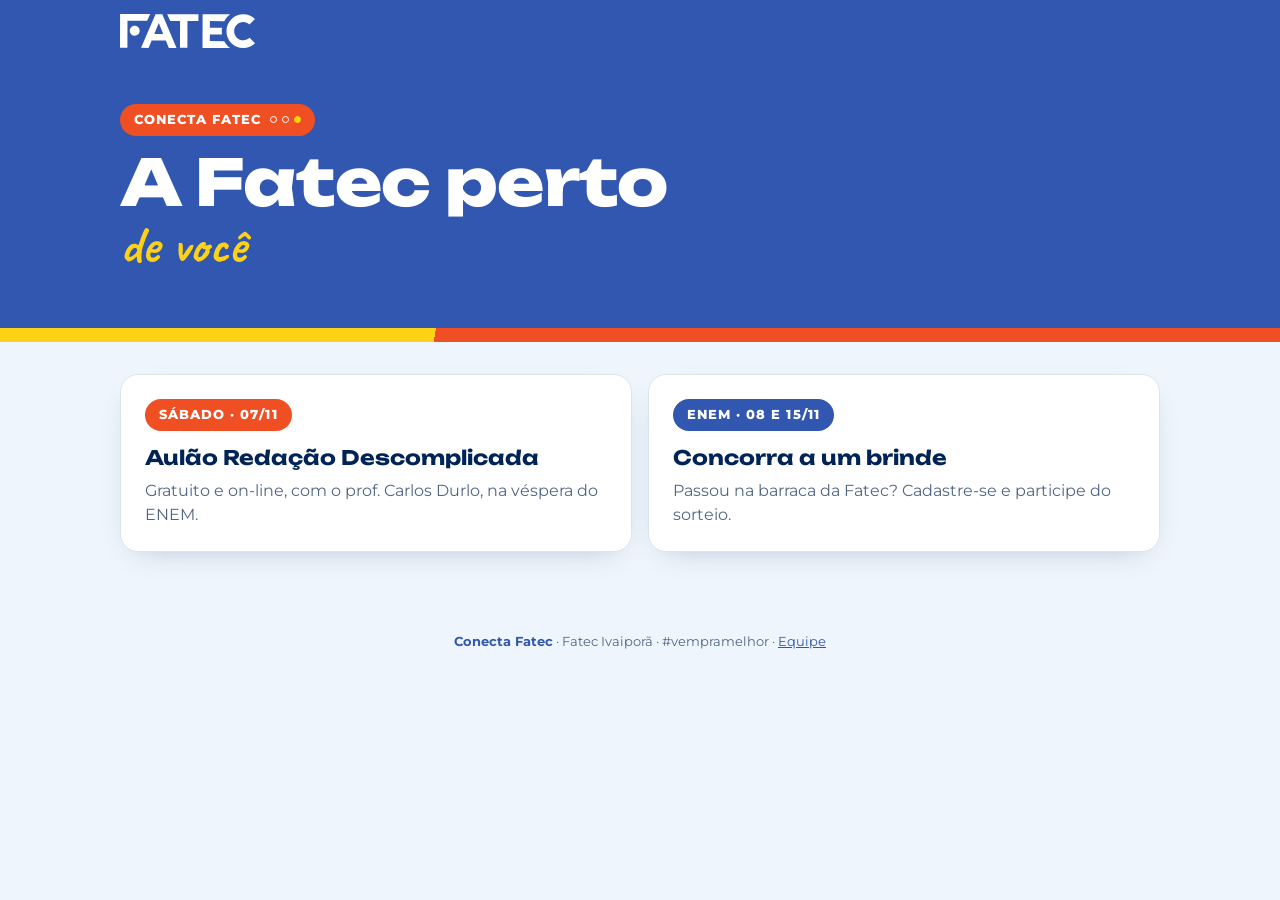
==== index.html @ 77420d6d "Conecta Fatec: inscrição do Aulão de Redação e sorteio ENEM Site estático (HTML/JS) com Firebase pró" ====
<!doctype html>
<html lang="pt-BR">
<head>
  <meta charset="utf-8">
  <meta name="viewport" content="width=device-width, initial-scale=1">
  <title>Conecta Fatec · Fatec Ivaiporã</title>
  <meta name="theme-color" content="#3157B0">
  <link rel="icon" href="/kv/fatec-logo.svg">
  <link rel="preconnect" href="https://fonts.googleapis.com">
  <link rel="preconnect" href="https://fonts.gstatic.com" crossorigin>
  <link href="https://fonts.googleapis.com/css2?family=Caveat:wght@700&family=Montserrat:wght@500;600;700;800&family=Unbounded:wght@700;800&display=swap" rel="stylesheet">
  <link rel="stylesheet" href="/css/app.css">
  <style>
    .opcoes { display: grid; gap: 16px; grid-template-columns: repeat(auto-fit, minmax(260px, 1fr)); }
    .opcao { text-decoration: none; color: inherit; display: grid; gap: 6px; transition: transform .15s; }
    .opcao:hover { transform: translateY(-3px); }
    .opcao .selo { margin-bottom: 6px; }
    .opcao h2 { margin: 0; }
    .opcao p { margin: 0; color: var(--tinta-2); }
  </style>
</head>
<body>
  <section class="hero">
    <div class="topo" style="padding-bottom:0">
      <img class="fatec" src="/kv/fatec-logo.svg" alt="Fatec Ivaiporã" style="filter:brightness(0) invert(1)">
    </div>
    <div class="hero-in">
      <div>
        <span class="selo">Conecta Fatec <span class="pontos"><i></i><i></i><i></i></span></span>
        <h1>A Fatec perto <span class="script">de você</span></h1>
      </div>
    </div>
  </section>
  <main class="wrap">
    <div class="opcoes">
      <a class="card opcao" href="/aulao/">
        <span class="selo">Sábado · 07/11</span>
        <h2>Aulão Redação Descomplicada</h2>
        <p>Gratuito e on-line, com o prof. Carlos Durlo, na véspera do ENEM.</p>
      </a>
      <a class="card opcao" href="/enem/">
        <span class="selo" style="background:var(--azul)">ENEM · 08 e 15/11</span>
        <h2>Concorra a um brinde</h2>
        <p>Passou na barraca da Fatec? Cadastre-se e participe do sorteio.</p>
      </a>
    </div>
  </main>
  <footer><b>Conecta Fatec</b> · Fatec Ivaiporã · #vempramelhor · <a href="/equipe/">Equipe</a></footer>
</body>
</html>
---- css/app.css ----
/* Visual da campanha Vest Connect 2027 — cores do KV */
:root {
  --azul: #3157B0;
  --azul-noite: #012457;
  --sky: #58AEE6;
  --laranja: #F04E23;
  --amarelo: #FCD116;
  --fundo: #EEF5FC;
  --carta: #FFFFFF;
  --linha: #D9E5F2;
  --tinta: #0E2140;
  --tinta-2: #516684;
  --ok: #0E8A5F;
  --ok-fundo: #E9F7F1;
  --erro: #C2361A;
  --erro-fundo: #FDECE6;
  --raio: 18px;
  --display: "Unbounded", "Montserrat", sans-serif;
  --texto: "Montserrat", system-ui, sans-serif;
  --script: "Caveat", cursive;
}
* { box-sizing: border-box; }
html, body { margin: 0; }
body {
  font-family: var(--texto);
  color: var(--tinta);
  background: var(--fundo);
  line-height: 1.5;
  -webkit-font-smoothing: antialiased;
}
img { max-width: 100%; display: block; }
a { color: var(--azul); }

/* ---------- Topo ---------- */
.topo {
  display: flex; align-items: center; justify-content: space-between;
  gap: 16px; padding: 14px 20px;
  max-width: 1080px; margin: 0 auto;
}
.topo img.fatec { height: 34px; }
.topo img.vest { height: 30px; }

/* ---------- Hero ---------- */
.hero {
  position: relative; overflow: hidden;
  background: var(--azul); color: #fff;
}
.hero::after { /* faixa amarela + laranja do KV */
  content: ""; position: absolute; left: 0; right: 0; bottom: 0; height: 14px;
  background: linear-gradient(100deg, var(--amarelo) 0 34%, var(--laranja) 34% 100%);
}
.hero-in {
  max-width: 1080px; margin: 0 auto; padding: 40px 20px 64px;
  display: grid; gap: 28px; grid-template-columns: 1fr;
}
.selo {
  display: inline-flex; align-items: center; gap: 8px;
  background: var(--laranja); color: #fff;
  font-weight: 800; font-size: 13px; letter-spacing: .08em; text-transform: uppercase;
  padding: 6px 14px; border-radius: 999px; width: fit-content;
}
.pontos { display: inline-flex; gap: 5px; }
.pontos i { width: 7px; height: 7px; border-radius: 50%; border: 1.5px solid #fff; }
.pontos i:last-child { background: var(--amarelo); border-color: var(--amarelo); }
.hero h1 {
  font-family: var(--display); font-weight: 800;
  font-size: clamp(34px, 7vw, 64px); line-height: 1.02; margin: 14px 0 6px;
  letter-spacing: -.01em;
}
.hero h1 .script {
  display: block; font-family: var(--script); font-weight: 700;
  color: var(--amarelo); font-size: .82em; letter-spacing: 0; margin-top: 4px;
}
.hero p.lead { font-size: clamp(16px, 2.2vw, 19px); max-width: 560px; margin: 10px 0 0; opacity: .95; }
.infos { display: flex; flex-wrap: wrap; gap: 10px; margin-top: 22px; }
.info {
  background: rgba(255,255,255,.12); border: 1px solid rgba(255,255,255,.25);
  border-radius: 12px; padding: 10px 14px; font-weight: 600; font-size: 15px;
}
.info b { display: block; font-size: 11px; text-transform: uppercase; letter-spacing: .1em; color: var(--sky); font-weight: 800; }

/* ---------- Layout ---------- */
.wrap { max-width: 1080px; margin: 0 auto; padding: 32px 20px 56px; }
.grade { display: grid; gap: 24px; grid-template-columns: 1fr; }
@media (min-width: 900px) {
  .hero-in { grid-template-columns: 1.25fr .75fr; align-items: end; padding-top: 56px; }
  .grade { grid-template-columns: 1.1fr .9fr; align-items: start; }
  .grade .form-col { position: sticky; top: 20px; }
}

.card {
  background: var(--carta); border: 1px solid var(--linha);
  border-radius: var(--raio); padding: 24px;
  box-shadow: 0 10px 30px -18px rgba(1, 36, 87, .35);
}
.card h2 { font-family: var(--display); font-size: 20px; margin: 0 0 14px; color: var(--azul-noite); }
.secao-titulo {
  font-family: var(--display); font-size: 22px; color: var(--azul-noite); margin: 0 0 16px;
}
.secao-titulo .script { font-family: var(--script); color: var(--laranja); font-size: 1.25em; font-weight: 700; }

/* Lista de tópicos */
.topicos { list-style: none; margin: 0; padding: 0; display: grid; gap: 12px; }
.topicos li {
  display: grid; grid-template-columns: 40px 1fr; gap: 12px; align-items: start;
  background: var(--carta); border: 1px solid var(--linha); border-radius: 14px; padding: 14px;
}
.topicos .n {
  width: 40px; height: 40px; border-radius: 12px; display: grid; place-items: center;
  background: var(--azul); color: #fff; font-family: var(--display); font-weight: 800;
}
.topicos li:nth-child(2) .n { background: var(--laranja); }
.topicos li:nth-child(3) .n { background: var(--sky); }
.topicos li:nth-child(4) .n { background: var(--amarelo); color: var(--azul-noite); }
.topicos strong { display: block; color: var(--azul-noite); }
.topicos span { color: var(--tinta-2); font-size: 15px; }

/* Professor */
.prof {
  display: grid; grid-template-columns: 96px 1fr; gap: 16px; align-items: center; margin-top: 24px;
}
.prof img { width: 96px; height: 96px; border-radius: 50%; object-fit: cover; object-position: center 22%; border: 4px solid var(--amarelo); }
.prof .quem { font-size: 12px; text-transform: uppercase; letter-spacing: .1em; font-weight: 800; color: var(--laranja); }
.prof .nome { font-family: var(--display); font-size: 20px; color: var(--azul-noite); }
.prof .bio { color: var(--tinta-2); font-size: 15px; margin-top: 4px; }
.hero-foto { display: none; }
@media (min-width: 900px) {
  .hero-foto {
    display: block; justify-self: end; width: 300px; aspect-ratio: 3/4; border-radius: 24px; overflow: hidden;
    border: 6px solid #fff; box-shadow: 14px 14px 0 var(--laranja); transform: rotate(2deg);
  }
  .hero-foto img { width: 100%; height: 100%; object-fit: cover; }
}

/* ---------- Formulário ---------- */
form { display: grid; gap: 14px; }
label { font-weight: 700; font-size: 14px; color: var(--azul-noite); display: grid; gap: 6px; }
input, select {
  font: inherit; font-size: 16px; color: var(--tinta);
  border: 1.5px solid var(--linha); border-radius: 12px; padding: 12px 14px; background: #fff; width: 100%;
}
input:focus, select:focus { outline: none; border-color: var(--azul); box-shadow: 0 0 0 4px rgba(49, 87, 176, .15); }
input.invalido { border-color: var(--erro); }
.dica { font-weight: 500; font-size: 13px; color: var(--tinta-2); }
.check { display: grid; grid-template-columns: 22px 1fr; gap: 10px; font-weight: 500; font-size: 13px; color: var(--tinta-2); align-items: start; }
.check input { width: 20px; height: 20px; margin: 1px 0 0; accent-color: var(--azul); }
.btn {
  font: inherit; font-family: var(--display); font-weight: 800; font-size: 17px;
  border: 0; border-radius: 14px; padding: 16px 20px; cursor: pointer;
  background: var(--laranja); color: #fff; width: 100%;
  box-shadow: 0 6px 0 #B5340F; transition: transform .08s, box-shadow .08s;
  text-decoration: none; display: inline-flex; align-items: center; justify-content: center; gap: 10px;
}
.btn:active { transform: translateY(4px); box-shadow: 0 2px 0 #B5340F; }
.btn:disabled { opacity: .6; cursor: wait; }
.btn.azul { background: var(--azul); box-shadow: 0 6px 0 var(--azul-noite); }
.btn.claro { background: #fff; color: var(--azul-noite); border: 1.5px solid var(--linha); box-shadow: none; font-size: 15px; }
.btn.pequeno { width: auto; padding: 10px 14px; font-size: 14px; }
.msg { border-radius: 12px; padding: 12px 14px; font-size: 14px; font-weight: 600; }
.msg.erro { background: var(--erro-fundo); color: var(--erro); }
.msg.ok { background: var(--ok-fundo); color: var(--ok); }
.oculto { display: none !important; }
@media (min-width: 900px) { .so-celular { display: none !important; } }
#cardForm { scroll-margin-top: 16px; }

/* Sucesso */
.sucesso { text-align: center; }
.sucesso .icone {
  width: 72px; height: 72px; margin: 4px auto 12px; border-radius: 50%;
  background: var(--ok-fundo); color: var(--ok); display: grid; place-items: center; font-size: 36px;
}
.sucesso h2 { font-size: 24px; }
.sucesso p { color: var(--tinta-2); }
.sucesso .acoes { display: grid; gap: 12px; margin-top: 18px; }

/* ---------- Rodapé ---------- */
footer {
  text-align: center; color: var(--tinta-2); font-size: 13px; padding: 24px 20px 40px;
}
footer b { color: var(--azul); }

/* ---------- Faixa equipe (modo barraca) ---------- */
.faixa-equipe {
  background: var(--amarelo); color: var(--azul-noite); font-weight: 800; font-size: 14px;
  text-align: center; padding: 8px 12px;
}
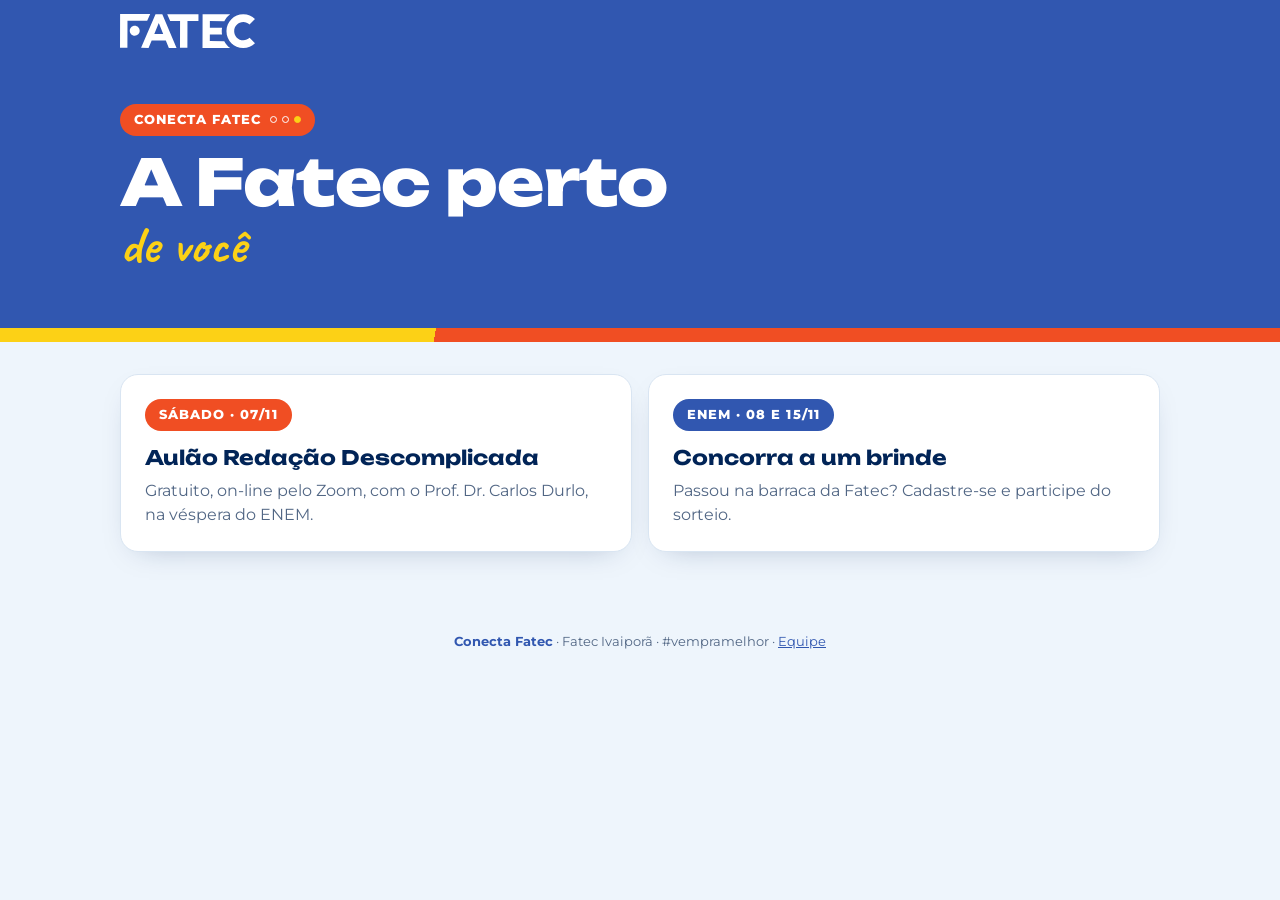
==== commit 38cbbff4: "Aulão: deixar claro que é on-line pelo Zoom Faixa "on-line, pelo Zoom" com ícone, "ao vivo pelo Zoom" ====
--- a/index.html
+++ b/index.html
@@ -36,7 +36,7 @@
       <a class="card opcao" href="/aulao/">
         <span class="selo">Sábado · 07/11</span>
         <h2>Aulão Redação Descomplicada</h2>
-        <p>Gratuito e on-line, com o prof. Carlos Durlo, na véspera do ENEM.</p>
+        <p>Gratuito, on-line pelo Zoom, com o Prof. Dr. Carlos Durlo, na véspera do ENEM.</p>
       </a>
       <a class="card opcao" href="/enem/">
         <span class="selo" style="background:var(--azul)">ENEM · 08 e 15/11</span>
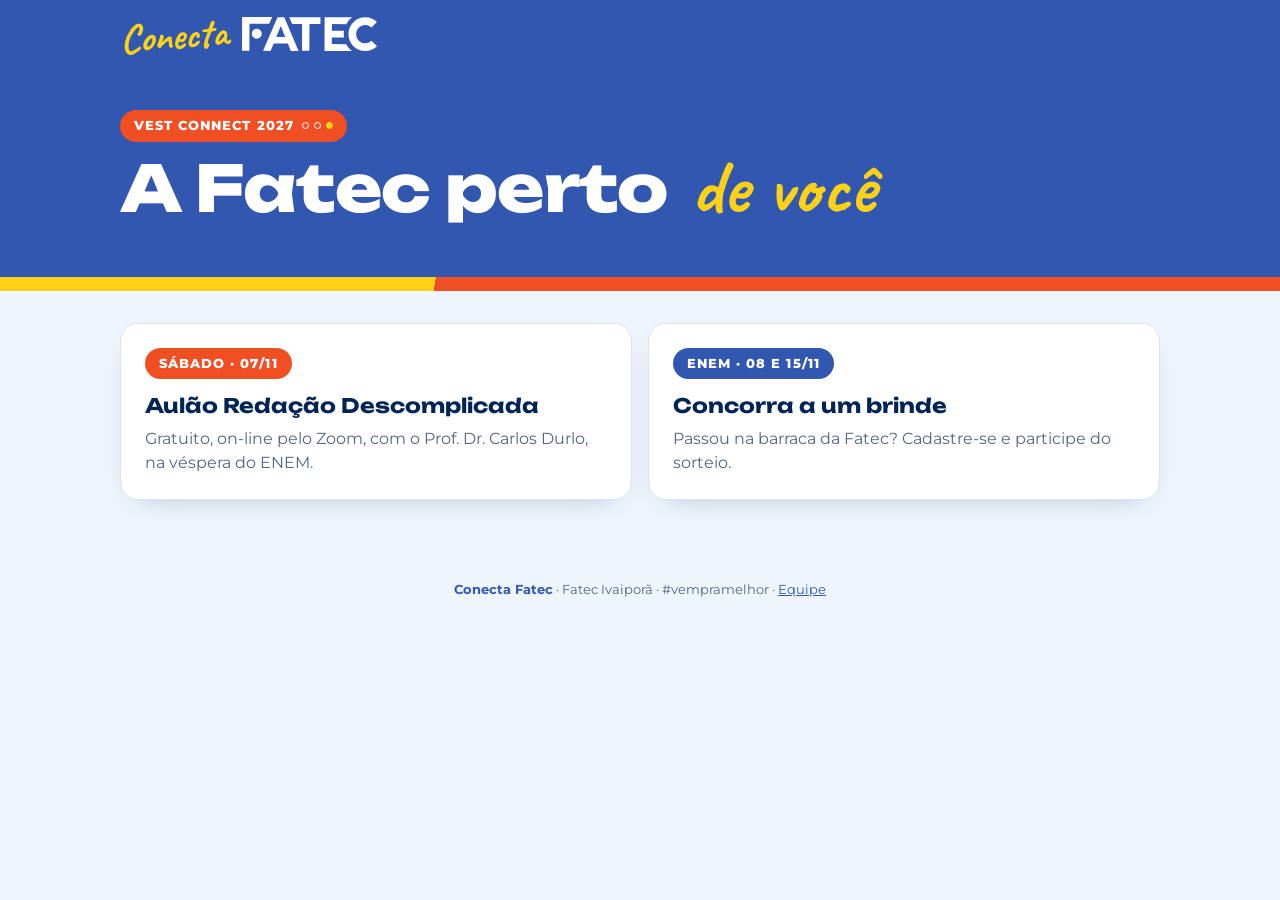
==== commit 5ccb081b: "Início: marca "Conecta" + logo FATEC e título "A Fatec perto de você" em uma linha Co-Authored-By: C" ====
--- a/index.html
+++ b/index.html
@@ -17,17 +17,19 @@
     .opcao .selo { margin-bottom: 6px; }
     .opcao h2 { margin: 0; }
     .opcao p { margin: 0; color: var(--tinta-2); }
+    .hero-in { grid-template-columns: 1fr !important; }
+    .hero h1 { font-size: clamp(25px, 6.4vw, 64px); }
   </style>
 </head>
 <body>
   <section class="hero">
     <div class="topo" style="padding-bottom:0">
-      <img class="fatec" src="/kv/fatec-logo.svg" alt="Fatec Ivaiporã" style="filter:brightness(0) invert(1)">
+      <span class="marca-conecta" aria-label="Conecta Fatec"><b>Conecta</b><img class="fatec" src="/kv/fatec-logo.svg" alt="" style="filter:brightness(0) invert(1)"></span>
     </div>
     <div class="hero-in">
       <div>
-        <span class="selo">Conecta Fatec <span class="pontos"><i></i><i></i><i></i></span></span>
-        <h1>A Fatec perto <span class="script">de você</span></h1>
+        <span class="selo">Vest Connect 2027 <span class="pontos"><i></i><i></i><i></i></span></span>
+        <h1>A Fatec perto <span class="script" style="display:inline-block;white-space:nowrap;font-size:1.2em;margin:0 0 0 .12em;line-height:.8">de você</span></h1>
       </div>
     </div>
   </section>
--- a/css/app.css
+++ b/css/app.css
@@ -141,6 +141,31 @@
 }
 input:focus, select:focus { outline: none; border-color: var(--azul); box-shadow: 0 0 0 4px rgba(49, 87, 176, .15); }
 input.invalido { border-color: var(--erro); }
+
+/* Sugestões de cidade */
+.sugestoes {
+  position: absolute; left: 0; right: 0; top: 100%; z-index: 30;
+  margin: 4px 0 0; padding: 6px; list-style: none;
+  background: #fff; border: 1.5px solid var(--linha); border-radius: 12px;
+  box-shadow: 0 14px 30px -12px rgba(1, 36, 87, .35);
+  max-height: 280px; overflow-y: auto;
+}
+.sugestoes li {
+  padding: 11px 12px; border-radius: 8px; cursor: pointer;
+  font-weight: 500; font-size: 15px; color: var(--tinta);
+}
+.sugestoes li b { font-weight: 800; color: var(--azul-noite); }
+.sugestoes li small { display: block; font-size: 12px; font-weight: 600; color: var(--tinta-2); margin-top: 1px; }
+/* Atalhos "Não estou estudando" */
+.atalhos { display: flex; flex-wrap: wrap; gap: 8px; }
+.atalho {
+  font: inherit; font-size: 13px; font-weight: 700; cursor: pointer;
+  border: 1.5px dashed var(--linha); background: var(--fundo); color: var(--tinta-2);
+  border-radius: 999px; padding: 6px 12px;
+}
+.atalho:hover { border-color: var(--azul); color: var(--azul); }
+.atalho.on { border-style: solid; border-color: var(--azul); background: var(--azul); color: #fff; }
+.sugestoes li:hover, .sugestoes li.ativo { background: var(--fundo); color: var(--azul); }
 .dica { font-weight: 500; font-size: 13px; color: var(--tinta-2); }
 .check { display: grid; grid-template-columns: 22px 1fr; gap: 10px; font-weight: 500; font-size: 13px; color: var(--tinta-2); align-items: start; }
 .check input { width: 20px; height: 20px; margin: 1px 0 0; accent-color: var(--azul); }
@@ -154,6 +179,7 @@
 .btn:active { transform: translateY(4px); box-shadow: 0 2px 0 #B5340F; }
 .btn:disabled { opacity: .6; cursor: wait; }
 .btn.azul { background: var(--azul); box-shadow: 0 6px 0 var(--azul-noite); }
+.btn.whats { background: #25D366; color: #fff; box-shadow: 0 6px 0 #128C4B; }
 .btn.claro { background: #fff; color: var(--azul-noite); border: 1.5px solid var(--linha); box-shadow: none; font-size: 15px; }
 .btn.pequeno { width: auto; padding: 10px 14px; font-size: 14px; }
 .msg { border-radius: 12px; padding: 12px 14px; font-size: 14px; font-weight: 600; }
@@ -184,3 +210,25 @@
   background: var(--amarelo); color: var(--azul-noite); font-weight: 800; font-size: 14px;
   text-align: center; padding: 8px 12px;
 }
+
+.aviso-num:empty { display: none; }
+.aviso-num { color: #0B5CD6; font-weight: 700; }
+
+/* Cursos: botões para marcar um ou mais */
+.cursos-box { border: 0; margin: 0; padding: 0; min-width: 0; }
+.cursos-box legend { font-weight: 700; font-size: 14px; color: var(--azul-noite); padding: 0; margin-bottom: 8px; }
+.cursos-box legend .dica { font-weight: 500; }
+.chips { display: flex; flex-wrap: wrap; gap: 8px; }
+.chip { display: inline-flex; cursor: pointer; font-weight: 600; font-size: 14px; }
+.chip input { position: absolute; opacity: 0; pointer-events: none; }
+.chip span { border: 1.5px solid var(--linha); background: #fff; color: var(--tinta); border-radius: 999px; padding: 8px 14px; transition: background .12s, border-color .12s; }
+.chip:hover span { border-color: var(--azul); }
+.chip input:checked + span { background: var(--azul); border-color: var(--azul); color: #fff; }
+.chip input:checked + span::before { content: "✓ "; }
+.chip input:focus-visible + span { outline: 3px solid rgba(49, 87, 176, .35); outline-offset: 2px; }
+.chip-nao-sei span { border-style: dashed; color: var(--tinta-2); }
+
+/* Marca "Conecta" + logo FATEC */
+.marca-conecta { display: inline-flex; align-items: center; gap: 14px; }
+.marca-conecta b { font-family: var(--script); font-weight: 700; font-size: 40px; line-height: 1; color: var(--amarelo);
+  display: inline-block; transform: rotate(-4deg) translateY(2px); }
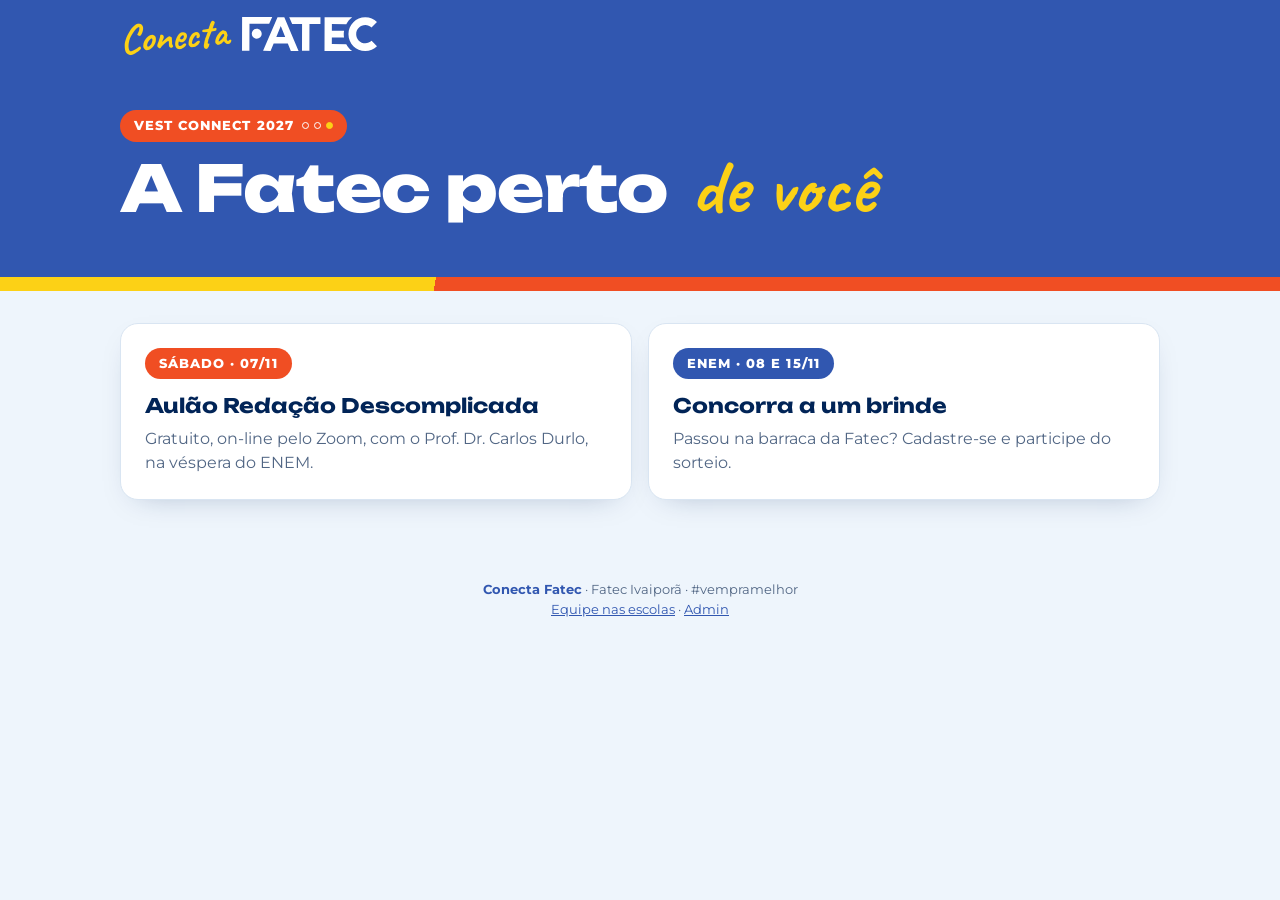
==== commit 2aa7bf5e: "Atalho para o login da equipe das escolas (/escola/) no painel e no rodapé Co-Authored-By: Claude Op" ====
--- a/index.html
+++ b/index.html
@@ -5,7 +5,8 @@
   <meta name="viewport" content="width=device-width, initial-scale=1">
   <title>Conecta Fatec · Fatec Ivaiporã</title>
   <meta name="theme-color" content="#3157B0">
-  <link rel="icon" href="/kv/fatec-logo.svg">
+  <link rel="icon" href="/kv/favicon.svg" type="image/svg+xml">
+  <link rel="apple-touch-icon" href="/kv/apple-touch-icon.png">
   <link rel="preconnect" href="https://fonts.googleapis.com">
   <link rel="preconnect" href="https://fonts.gstatic.com" crossorigin>
   <link href="https://fonts.googleapis.com/css2?family=Caveat:wght@700&family=Montserrat:wght@500;600;700;800&family=Unbounded:wght@700;800&display=swap" rel="stylesheet">
@@ -24,7 +25,7 @@
 <body>
   <section class="hero">
     <div class="topo" style="padding-bottom:0">
-      <span class="marca-conecta" aria-label="Conecta Fatec"><b>Conecta</b><img class="fatec" src="/kv/fatec-logo.svg" alt="" style="filter:brightness(0) invert(1)"></span>
+      <a href="/" class="marca-conecta link-inicio" aria-label="Conecta Fatec: página inicial"><b>Conecta</b><img class="fatec" src="/kv/fatec-logo.svg" alt="" style="filter:brightness(0) invert(1)"></a>
     </div>
     <div class="hero-in">
       <div>
@@ -47,6 +48,6 @@
       </a>
     </div>
   </main>
-  <footer><b>Conecta Fatec</b> · Fatec Ivaiporã · #vempramelhor · <a href="/equipe/">Equipe</a></footer>
+  <footer><b>Conecta Fatec</b> · Fatec Ivaiporã · #vempramelhor<br><a href="/escola/">Equipe nas escolas</a> · <a href="/equipe/">Admin</a></footer>
 </body>
 </html>
--- a/css/app.css
+++ b/css/app.css
@@ -232,3 +232,23 @@
 .marca-conecta { display: inline-flex; align-items: center; gap: 14px; }
 .marca-conecta b { font-family: var(--script); font-weight: 700; font-size: 40px; line-height: 1; color: var(--amarelo);
   display: inline-block; transform: rotate(-4deg) translateY(2px); }
+
+/* Logo do topo leva para a página inicial */
+.link-inicio { display: inline-flex; text-decoration: none; border-radius: 8px; transition: opacity .15s; }
+.link-inicio:hover { opacity: .85; }
+.link-inicio:focus-visible { outline: 3px solid var(--amarelo); outline-offset: 4px; }
+
+/* Topo no celular: marca menor e selo sem sobrepor */
+.topo .selo { flex-shrink: 0; white-space: nowrap; }
+.marca-conecta { min-width: 0; }
+@media (max-width: 430px) {
+  .marca-conecta { gap: 10px; }
+  .marca-conecta b { font-size: 30px; }
+  .marca-conecta img.fatec { height: 25px; }
+  .topo .selo { font-size: 11px; padding: 5px 10px; }
+}
+
+/* Login do admin: atalho para a equipe das escolas */
+.ou-escola { margin-top: 18px; padding-top: 16px; border-top: 1px solid var(--linha); display: grid; gap: 10px; text-align: center; }
+.ou-escola span { font-size: 13px; color: var(--tinta-2); font-weight: 600; }
+.ou-escola .btn { font-size: 14px; }
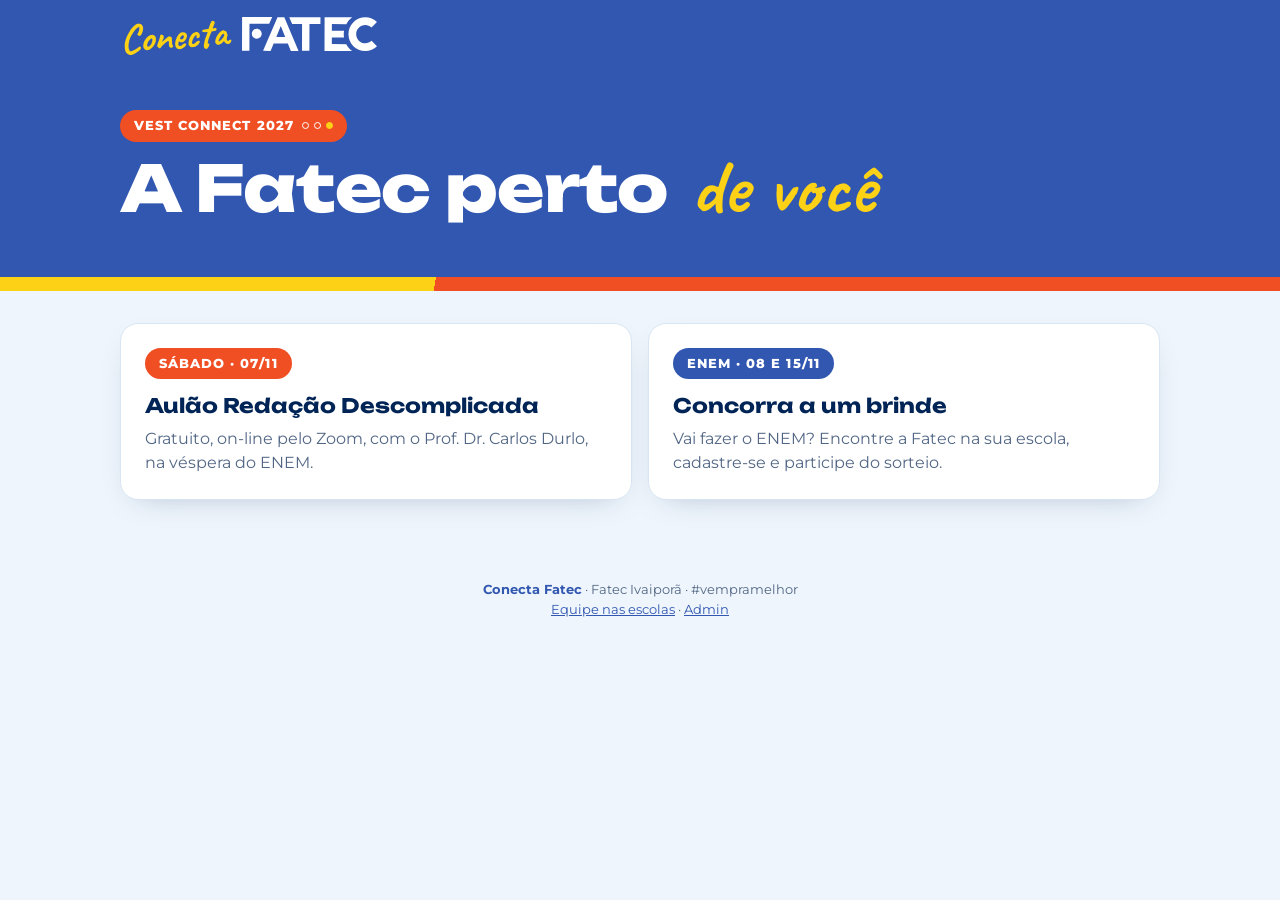
==== commit 4cd87dd7: "Equipe das escolas: usuário único "equipe" com acesso aos cadastros da escola - /escola/: login Fire" ====
--- a/index.html
+++ b/index.html
@@ -44,7 +44,7 @@
       <a class="card opcao" href="/enem/">
         <span class="selo" style="background:var(--azul)">ENEM · 08 e 15/11</span>
         <h2>Concorra a um brinde</h2>
-        <p>Passou na barraca da Fatec? Cadastre-se e participe do sorteio.</p>
+        <p>Vai fazer o ENEM? Encontre a Fatec na sua escola, cadastre-se e participe do sorteio.</p>
       </a>
     </div>
   </main>
--- a/css/app.css
+++ b/css/app.css
@@ -252,3 +252,7 @@
 .ou-escola { margin-top: 18px; padding-top: 16px; border-top: 1px solid var(--linha); display: grid; gap: 10px; text-align: center; }
 .ou-escola span { font-size: 13px; color: var(--tinta-2); font-weight: 600; }
 .ou-escola .btn { font-size: 14px; }
+
+/* Login do admin com e-mail e senha */
+.login-senha { margin-top: 16px; display: grid; gap: 12px; }
+.login-senha .ou { text-align: center; font-size: 13px; color: var(--tinta-2); font-weight: 600; }
